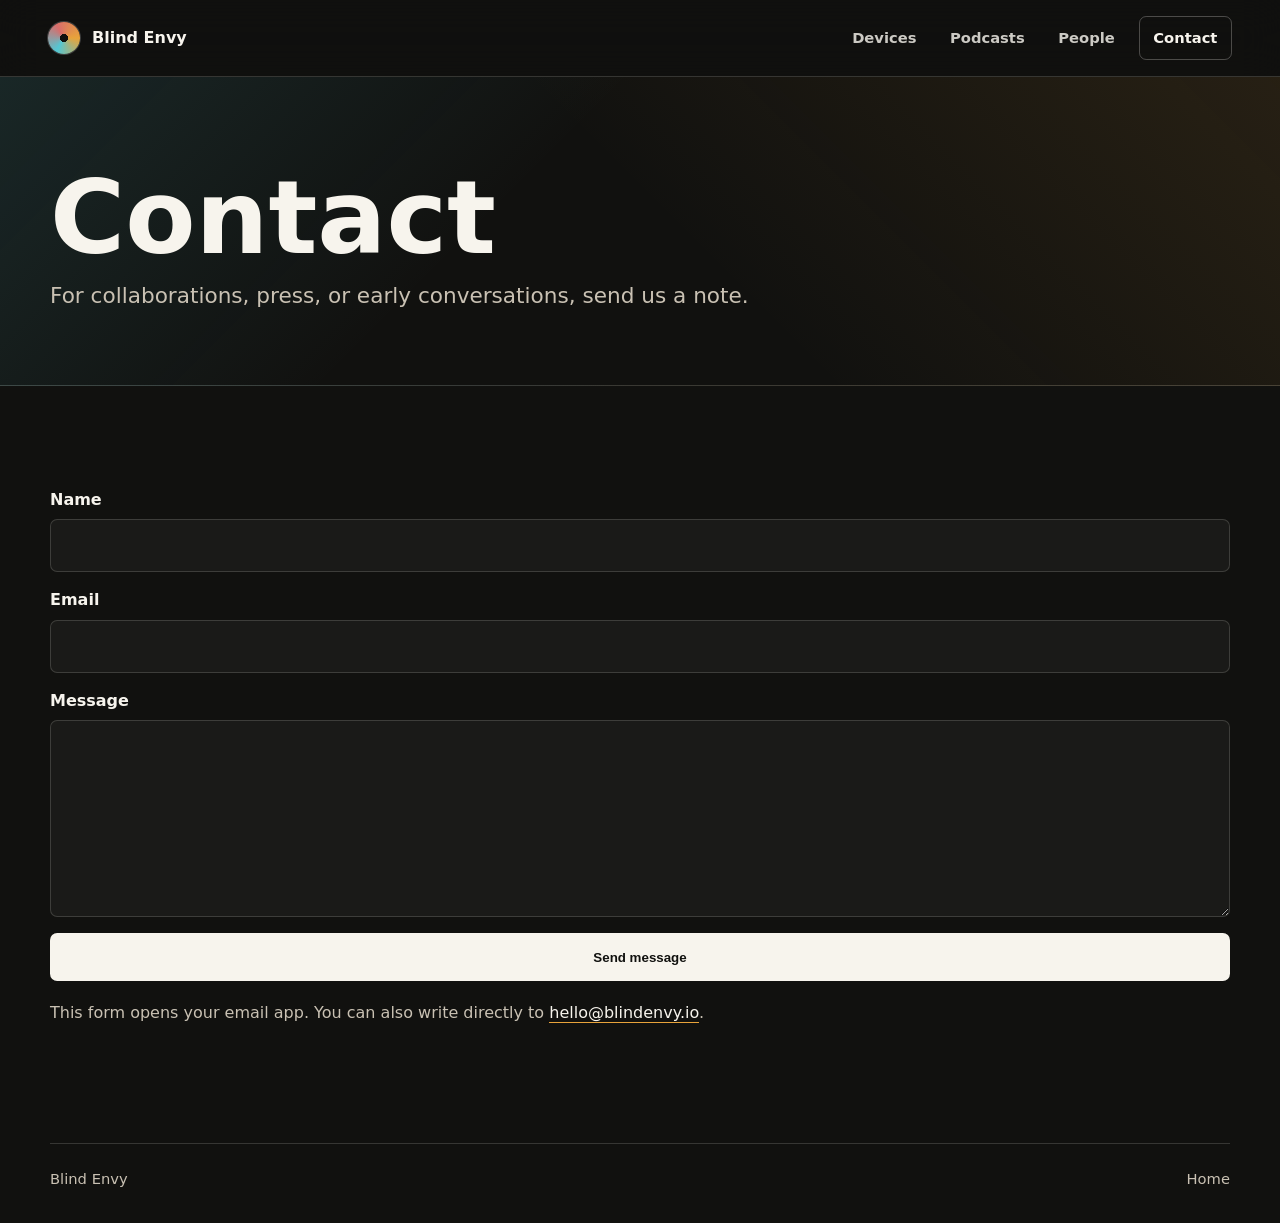
==== contact.html @ 6bcc2a57 "Launch Blind Envy website" ====
<!doctype html>
<html lang="en">
  <head>
    <meta charset="utf-8" />
    <meta name="viewport" content="width=device-width, initial-scale=1" />
    <title>Contact - Blind Envy</title>
    <meta name="description" content="Contact Blind Envy." />
    <link rel="stylesheet" href="styles.css" />
  </head>
  <body>
    <a class="skip-link" href="#main">Skip to content</a>
    <header class="site-header is-scrolled" data-header>
      <a class="brand" href="index.html" aria-label="Blind Envy home"><span class="brand-mark" aria-hidden="true"></span><span>Blind Envy</span></a>
      <button class="nav-toggle" type="button" aria-controls="site-nav" aria-expanded="false">
        <span class="nav-toggle-line"></span><span class="nav-toggle-line"></span><span class="nav-toggle-line"></span><span class="sr-only">Menu</span>
      </button>
      <nav class="site-nav" id="site-nav" aria-label="Primary">
        <a href="devices.html">Devices</a>
        <a href="podcast.html">Podcasts</a>
        <a href="people.html">People</a>
        <a class="nav-cta" href="contact.html" aria-current="page">Contact</a>
      </nav>
    </header>

    <main id="main" class="page-main">
      <section class="page-hero compact-page" aria-labelledby="page-title">
        <div class="section-inner narrow">
          <h1 id="page-title">Contact</h1>
          <p>For collaborations, press, or early conversations, send us a note.</p>
        </div>
      </section>

      <section class="simple-section">
        <div class="section-inner narrow">
          <form class="contact-form" action="mailto:hello@blindenvy.io" method="post" enctype="text/plain">
            <label>
              Name
              <input name="name" autocomplete="name" required />
            </label>
            <label>
              Email
              <input type="email" name="email" autocomplete="email" required />
            </label>
            <label>
              Message
              <textarea name="message" rows="7" required></textarea>
            </label>
            <button class="button button-primary" type="submit">Send message</button>
          </form>
          <p class="form-note">
            This form opens your email app. You can also write directly to
            <a href="mailto:hello@blindenvy.io">hello@blindenvy.io</a>.
          </p>
        </div>
      </section>
    </main>

    <footer class="site-footer"><p>Blind Envy</p><p><a href="index.html">Home</a></p></footer>
    <script src="script.js"></script>
  </body>
</html>
---- styles.css ----
:root {
  color-scheme: dark;
  --ink: #f7f4ed;
  --muted: #c9c1b3;
  --soft: #938879;
  --night: #11110f;
  --panel: #191714;
  --panel-2: #22201c;
  --line: rgba(247, 244, 237, 0.16);
  --amber: #e8a33a;
  --cyan: #53c7d4;
  --rose: #d86d6b;
  --green: #9fbf7a;
  --shadow: 0 24px 80px rgba(0, 0, 0, 0.42);
  --max: 1180px;
  font-family:
    Inter, ui-sans-serif, system-ui, -apple-system, BlinkMacSystemFont, "Segoe UI", sans-serif;
}

* {
  box-sizing: border-box;
}

html {
  scroll-behavior: smooth;
}

body {
  margin: 0;
  background: var(--night);
  color: var(--ink);
  line-height: 1.5;
}

body.nav-open {
  overflow: hidden;
}

img {
  display: block;
  max-width: 100%;
}

a {
  color: inherit;
  text-decoration: none;
}

p,
h1,
h2,
h3 {
  margin-top: 0;
}

p {
  color: var(--muted);
}

.skip-link {
  position: fixed;
  left: 1rem;
  top: 1rem;
  z-index: 20;
  transform: translateY(-150%);
  background: var(--ink);
  color: var(--night);
  padding: 0.75rem 1rem;
  border-radius: 0.35rem;
  font-weight: 800;
}

.skip-link:focus {
  transform: translateY(0);
}

.sr-only {
  position: absolute;
  width: 1px;
  height: 1px;
  padding: 0;
  margin: -1px;
  overflow: hidden;
  clip: rect(0, 0, 0, 0);
  white-space: nowrap;
  border: 0;
}

.site-header {
  position: fixed;
  inset: 0 0 auto 0;
  z-index: 10;
  display: flex;
  align-items: center;
  justify-content: space-between;
  gap: 1.5rem;
  padding: 1rem clamp(1rem, 4vw, 3rem);
  color: var(--ink);
  transition:
    background-color 180ms ease,
    border-color 180ms ease,
    backdrop-filter 180ms ease;
}

.site-header.is-scrolled,
.site-header.nav-active {
  background: rgba(17, 17, 15, 0.82);
  border-bottom: 1px solid var(--line);
  backdrop-filter: blur(20px);
}

.brand {
  display: inline-flex;
  align-items: center;
  gap: 0.75rem;
  font-weight: 900;
  letter-spacing: 0;
  min-height: 44px;
}

.brand-mark {
  width: 2rem;
  height: 2rem;
  border-radius: 50%;
  background:
    radial-gradient(circle at 50% 50%, var(--night) 0 18%, transparent 19%),
    conic-gradient(from 90deg, var(--amber), var(--cyan), var(--rose), var(--amber));
  box-shadow: 0 0 0 1px rgba(255, 255, 255, 0.2);
}

.site-nav {
  display: flex;
  align-items: center;
  gap: 0.4rem;
}

.site-nav a {
  min-height: 44px;
  display: inline-flex;
  align-items: center;
  padding: 0.6rem 0.85rem;
  color: rgba(247, 244, 237, 0.82);
  font-weight: 750;
  font-size: 0.92rem;
}

.site-nav a:hover,
.site-nav a:focus-visible,
.site-nav a[aria-current="page"] {
  color: var(--ink);
}

.site-nav .nav-cta {
  border: 1px solid rgba(247, 244, 237, 0.26);
  border-radius: 0.45rem;
  margin-left: 0.25rem;
}

.nav-toggle {
  display: none;
  width: 44px;
  height: 44px;
  border: 1px solid rgba(247, 244, 237, 0.22);
  border-radius: 0.45rem;
  background: rgba(17, 17, 15, 0.5);
  color: var(--ink);
  place-items: center;
}

.nav-toggle-line {
  display: block;
  width: 18px;
  height: 2px;
  background: currentColor;
  margin: 3px auto;
}

.hero {
  position: relative;
  min-height: 92svh;
  display: grid;
  align-items: end;
  overflow: hidden;
  padding: 8rem clamp(1rem, 4vw, 3rem) 4.5rem;
}

.hero-simple {
  min-height: 86svh;
}

.page-main {
  padding-top: 76px;
}

.page-hero {
  padding: clamp(5rem, 10vw, 8rem) 0 clamp(3.5rem, 7vw, 6rem);
  background:
    linear-gradient(135deg, rgba(83, 199, 212, 0.12), transparent 40%),
    linear-gradient(225deg, rgba(232, 163, 58, 0.1), transparent 48%),
    var(--night);
  border-bottom: 1px solid var(--line);
}

.compact-page {
  padding: clamp(4.25rem, 8vw, 6rem) 0 clamp(3rem, 6vw, 4.5rem);
}

.compact-page .narrow {
  display: grid;
  gap: 1rem;
}

.narrow {
  width: min(760px, calc(100% - 2rem));
}

.page-hero-grid {
  display: grid;
  grid-template-columns: minmax(0, 1fr) minmax(280px, 0.55fr);
  gap: clamp(2rem, 6vw, 5rem);
  align-items: end;
}

.page-hero h1 {
  font-size: clamp(3rem, 8vw, 7rem);
  line-height: 0.9;
  margin-bottom: 0;
}

.page-hero p:not(.eyebrow) {
  font-size: clamp(1.1rem, 2vw, 1.35rem);
  margin-bottom: 0;
}

.hero-image,
.hero-shade {
  position: absolute;
  inset: 0;
  width: 100%;
  height: 100%;
}

.hero-image {
  object-fit: cover;
  object-position: 56% center;
}

.hero-shade {
  background:
    linear-gradient(90deg, rgba(17, 17, 15, 0.94) 0%, rgba(17, 17, 15, 0.64) 34%, rgba(17, 17, 15, 0.06) 70%),
    linear-gradient(0deg, rgba(17, 17, 15, 0.9) 0%, rgba(17, 17, 15, 0.18) 42%, rgba(17, 17, 15, 0.62) 100%);
}

.hero-content {
  position: relative;
  z-index: 1;
  width: min(700px, 100%);
}

.eyebrow,
.label {
  color: var(--amber);
  font-size: 0.78rem;
  text-transform: uppercase;
  letter-spacing: 0.12em;
  font-weight: 900;
  margin-bottom: 0.8rem;
}

h1 {
  font-size: clamp(4rem, 11vw, 9.5rem);
  line-height: 0.84;
  letter-spacing: 0;
  margin-bottom: 1.35rem;
}

h2 {
  font-size: clamp(2rem, 5vw, 4.5rem);
  line-height: 0.98;
  letter-spacing: 0;
  max-width: 900px;
}

h3 {
  font-size: clamp(1.2rem, 2vw, 1.65rem);
  line-height: 1.12;
  letter-spacing: 0;
}

.hero-lede {
  max-width: 650px;
  color: rgba(247, 244, 237, 0.88);
  font-size: clamp(1.1rem, 2vw, 1.45rem);
  margin-bottom: 0.8rem;
}

.hero-note {
  max-width: 620px;
  color: rgba(247, 244, 237, 0.78);
  font-size: clamp(1rem, 1.6vw, 1.18rem);
  margin-bottom: 2rem;
}

.hero-actions,
.closing-inner {
  display: flex;
  align-items: center;
  gap: 0.85rem;
  flex-wrap: wrap;
}

.button {
  min-height: 48px;
  display: inline-flex;
  align-items: center;
  justify-content: center;
  padding: 0.85rem 1.1rem;
  border-radius: 0.45rem;
  font-weight: 900;
  border: 1px solid transparent;
}

.button-primary {
  background: var(--ink);
  color: var(--night);
}

.button-secondary {
  background: rgba(247, 244, 237, 0.08);
  color: var(--ink);
  border-color: rgba(247, 244, 237, 0.26);
}

.hero-signal {
  position: relative;
  z-index: 1;
  display: flex;
  gap: 0.65rem;
  flex-wrap: wrap;
  width: min(var(--max), 100%);
  margin: 3.5rem auto 0 0;
}

.hero-signal span {
  border: 1px solid rgba(247, 244, 237, 0.24);
  background: rgba(17, 17, 15, 0.36);
  backdrop-filter: blur(12px);
  border-radius: 0.45rem;
  padding: 0.55rem 0.75rem;
  color: rgba(247, 244, 237, 0.9);
  font-weight: 800;
  font-size: 0.9rem;
}

section {
  scroll-margin-top: 78px;
}

.section-inner {
  width: min(var(--max), calc(100% - 2rem));
  margin: 0 auto;
}

.band {
  background:
    linear-gradient(180deg, rgba(255, 255, 255, 0.035), rgba(255, 255, 255, 0)),
    var(--panel);
  border-block: 1px solid var(--line);
}

.intro,
.principles,
.devices,
.podcast,
.progress,
.team,
.home-links,
.closing,
.simple-section,
.quiet-links {
  padding: clamp(4rem, 8vw, 7rem) 0;
}

.intro-grid,
.split,
.closing-inner,
.simple-grid {
  display: grid;
  grid-template-columns: minmax(0, 0.95fr) minmax(300px, 0.75fr);
  gap: clamp(2rem, 6vw, 5rem);
  align-items: start;
}

.simple-grid h2 {
  margin-bottom: 0;
}

.simple-grid p {
  font-size: clamp(1.08rem, 2vw, 1.3rem);
  margin-bottom: 0;
}

.quiet-link-grid {
  display: grid;
  grid-template-columns: repeat(4, minmax(0, 1fr));
  gap: 1px;
  border: 1px solid var(--line);
  background: var(--line);
  border-radius: 0.5rem;
  overflow: hidden;
}

.quiet-link-grid a {
  min-height: 96px;
  display: grid;
  place-items: center;
  background: var(--panel);
  font-weight: 900;
  font-size: clamp(1rem, 2vw, 1.35rem);
}

.quiet-link-grid a:hover,
.quiet-link-grid a:focus-visible {
  background: var(--panel-2);
}

.intro-grid p,
.flow-copy p {
  font-size: clamp(1.1rem, 2vw, 1.35rem);
}

.section-heading {
  display: grid;
  gap: 0.1rem;
  margin-bottom: clamp(2rem, 5vw, 3.5rem);
}

.section-heading.wide h2 {
  max-width: 980px;
}

.principle-list,
.team-grid,
.link-grid {
  display: grid;
  grid-template-columns: repeat(3, minmax(0, 1fr));
  gap: 1rem;
}

.principle,
.team-grid article,
.timeline li,
.device-panel,
.feature-link {
  border: 1px solid var(--line);
  background: rgba(255, 255, 255, 0.035);
  border-radius: 0.5rem;
}

.link-grid {
  grid-template-columns: repeat(4, minmax(0, 1fr));
}

.feature-link {
  min-height: 260px;
  padding: 1.2rem;
  display: grid;
  align-content: space-between;
  transition:
    transform 160ms ease,
    border-color 160ms ease,
    background-color 160ms ease;
}

.feature-link:hover,
.feature-link:focus-visible {
  transform: translateY(-3px);
  border-color: rgba(247, 244, 237, 0.36);
  background: rgba(255, 255, 255, 0.055);
}

.feature-link span {
  color: var(--cyan);
  font-size: 0.78rem;
  text-transform: uppercase;
  letter-spacing: 0.12em;
  font-weight: 900;
}

.feature-link h3 {
  margin: 2rem 0 0.75rem;
}

.feature-link p {
  margin-bottom: 0;
}

.text-link {
  color: var(--ink);
  font-weight: 900;
  border-bottom: 2px solid var(--amber);
}

.principle {
  min-height: 260px;
  padding: 1.25rem;
  display: grid;
  align-content: space-between;
}

.principle-index {
  color: var(--cyan);
  font-weight: 950;
  font-size: 0.88rem;
}

.principle p,
.team-grid p,
.timeline p,
.device-copy p,
.feature-link p {
  margin-bottom: 0;
}

.device-layout {
  display: grid;
  grid-template-columns: repeat(2, minmax(0, 1fr));
  gap: 1rem;
}

.device-panel {
  overflow: hidden;
  box-shadow: var(--shadow);
}

.device-visual {
  min-height: 260px;
  background:
    linear-gradient(135deg, rgba(83, 199, 212, 0.1), rgba(232, 163, 58, 0.08)),
    #10100e;
  border-bottom: 1px solid var(--line);
  position: relative;
}

.device-visual::before {
  content: "";
  position: absolute;
  inset: 16%;
  border: 1px solid rgba(247, 244, 237, 0.2);
  border-radius: 0.5rem;
  background:
    repeating-linear-gradient(90deg, transparent 0 34px, rgba(247, 244, 237, 0.12) 35px 37px),
    rgba(247, 244, 237, 0.03);
}

.device-visual span {
  position: absolute;
  z-index: 1;
  background: var(--ink);
  box-shadow: 0 0 0 8px #1f1d1a, 0 0 0 9px rgba(247, 244, 237, 0.18);
}

.recorder span {
  width: 42px;
  height: 42px;
  border-radius: 50%;
  top: 36%;
}

.recorder span:nth-child(1) {
  left: 25%;
}

.recorder span:nth-child(2) {
  left: 45%;
}

.recorder span:nth-child(3) {
  left: 65%;
}

.editor span {
  width: 34px;
  height: 82px;
  border-radius: 999px;
  bottom: 26%;
}

.editor span:nth-child(1) {
  left: 24%;
}

.editor span:nth-child(2) {
  left: 40%;
}

.editor span:nth-child(3) {
  left: 56%;
}

.editor span:nth-child(4) {
  left: 72%;
  background: var(--amber);
}

.device-copy,
.team-grid article {
  padding: 1.35rem;
}

.people-list {
  display: grid;
  gap: 1.25rem;
}

.people-list article {
  border-bottom: 1px solid var(--line);
  padding-bottom: 1.25rem;
}

.people-list article:last-child {
  border-bottom: 0;
}

.people-list h2 {
  font-size: clamp(1.5rem, 3vw, 2.5rem);
  margin-bottom: 0.75rem;
}

.bio-grid {
  display: grid;
  grid-template-columns: repeat(2, minmax(0, 1fr));
  gap: 1rem;
}

.advisor-grid {
  grid-template-columns: repeat(2, minmax(0, 1fr));
}

.person-card {
  border: 1px solid var(--line);
  border-radius: 0.5rem;
  background: rgba(255, 255, 255, 0.035);
  padding: 1.2rem;
}

.person-card h3 {
  margin-bottom: 0.75rem;
}

.person-card p:last-child {
  margin-bottom: 0;
}

.person-role {
  color: var(--amber);
  font-size: 0.75rem;
  font-weight: 900;
  letter-spacing: 0.12em;
  margin-bottom: 0.7rem;
  text-transform: uppercase;
}

.process-list {
  display: grid;
  grid-template-columns: repeat(3, minmax(0, 1fr));
  gap: 1rem;
  padding: 0;
  margin: 2rem 0 0;
  list-style: none;
}

.process-list li {
  border: 1px solid var(--line);
  border-radius: 0.5rem;
  background: rgba(255, 255, 255, 0.035);
  padding: 1.2rem;
}

.process-list span {
  color: var(--cyan);
  font-weight: 950;
}

.process-list h3 {
  margin: 1.5rem 0 0.75rem;
}

.process-list p {
  margin-bottom: 0;
}

.contact-form {
  display: grid;
  gap: 1rem;
}

.contact-form label {
  display: grid;
  gap: 0.45rem;
  color: var(--ink);
  font-weight: 850;
}

.contact-form input,
.contact-form textarea {
  width: 100%;
  border: 1px solid var(--line);
  border-radius: 0.45rem;
  background: rgba(255, 255, 255, 0.04);
  color: var(--ink);
  font: inherit;
  padding: 0.85rem 0.95rem;
}

.contact-form input:focus,
.contact-form textarea:focus {
  outline: 2px solid var(--amber);
  outline-offset: 2px;
}

.form-note {
  margin-top: 1.25rem;
}

.form-note a {
  color: var(--ink);
  border-bottom: 1px solid var(--amber);
}

.topic-list {
  display: flex;
  flex-wrap: wrap;
  gap: 0.65rem;
  padding: 0;
  margin: 1.25rem 0 0;
  list-style: none;
}

.topic-list li {
  color: var(--night);
  background: var(--green);
  border-radius: 0.45rem;
  padding: 0.5rem 0.7rem;
  font-weight: 850;
}

.timeline {
  list-style: none;
  padding: 0;
  margin: 0;
  display: grid;
  grid-template-columns: repeat(4, minmax(0, 1fr));
  gap: 1rem;
}

.timeline li {
  padding: 1.2rem;
  min-height: 260px;
}

.timeline time {
  display: inline-flex;
  color: var(--cyan);
  font-weight: 950;
  margin-bottom: 1rem;
}

.closing-inner {
  align-items: center;
}

.site-footer {
  width: min(var(--max), calc(100% - 2rem));
  margin: 0 auto;
  padding: 1.5rem 0 2rem;
  display: flex;
  align-items: center;
  justify-content: space-between;
  gap: 1rem;
  border-top: 1px solid var(--line);
}

.site-footer p {
  margin: 0;
  font-size: 0.92rem;
}

@media (max-width: 920px) {
  .nav-toggle {
    display: block;
  }

  .site-nav {
    position: fixed;
    inset: 68px 1rem auto 1rem;
    display: none;
    flex-direction: column;
    align-items: stretch;
    padding: 0.75rem;
    border: 1px solid var(--line);
    border-radius: 0.5rem;
    background: rgba(17, 17, 15, 0.96);
    box-shadow: var(--shadow);
  }

  .site-header.nav-active .site-nav {
    display: flex;
  }

  .site-nav a {
    justify-content: center;
  }

  .site-nav .nav-cta {
    margin-left: 0;
  }

  .hero {
    min-height: 88svh;
  }

  .hero-image {
    object-position: 66% center;
  }

  .hero-shade {
    background:
      linear-gradient(90deg, rgba(17, 17, 15, 0.9), rgba(17, 17, 15, 0.38)),
      linear-gradient(0deg, rgba(17, 17, 15, 0.95) 0%, rgba(17, 17, 15, 0.2) 48%, rgba(17, 17, 15, 0.62) 100%);
  }

  .intro-grid,
  .split,
  .closing-inner,
  .page-hero-grid,
  .simple-grid,
  .quiet-link-grid,
  .device-layout,
  .process-list,
  .bio-grid,
  .advisor-grid,
  .principle-list,
  .team-grid,
  .link-grid,
  .timeline {
    grid-template-columns: 1fr;
  }

  .principle,
  .timeline li,
  .feature-link {
    min-height: auto;
  }
}

@media (max-width: 560px) {
  .site-header {
    padding-inline: 1rem;
  }

  .brand {
    font-size: 0.96rem;
  }

  .hero {
    padding-top: 6.5rem;
    padding-bottom: 2.5rem;
  }

  .hero-image {
    object-position: 70% center;
  }

  h1 {
    font-size: clamp(3.45rem, 18vw, 5.2rem);
  }

  h2 {
    font-size: clamp(2rem, 11vw, 3.2rem);
  }

  .hero-actions,
  .closing-inner {
    align-items: stretch;
  }

  .button {
    width: 100%;
  }

  .hero-signal span {
    width: 100%;
  }

  .device-visual {
    min-height: 210px;
  }

  .site-footer {
    align-items: flex-start;
    flex-direction: column;
  }
}

@media (prefers-reduced-motion: reduce) {
  *,
  *::before,
  *::after {
    scroll-behavior: auto !important;
    transition-duration: 0.01ms !important;
    animation-duration: 0.01ms !important;
    animation-iteration-count: 1 !important;
  }
}
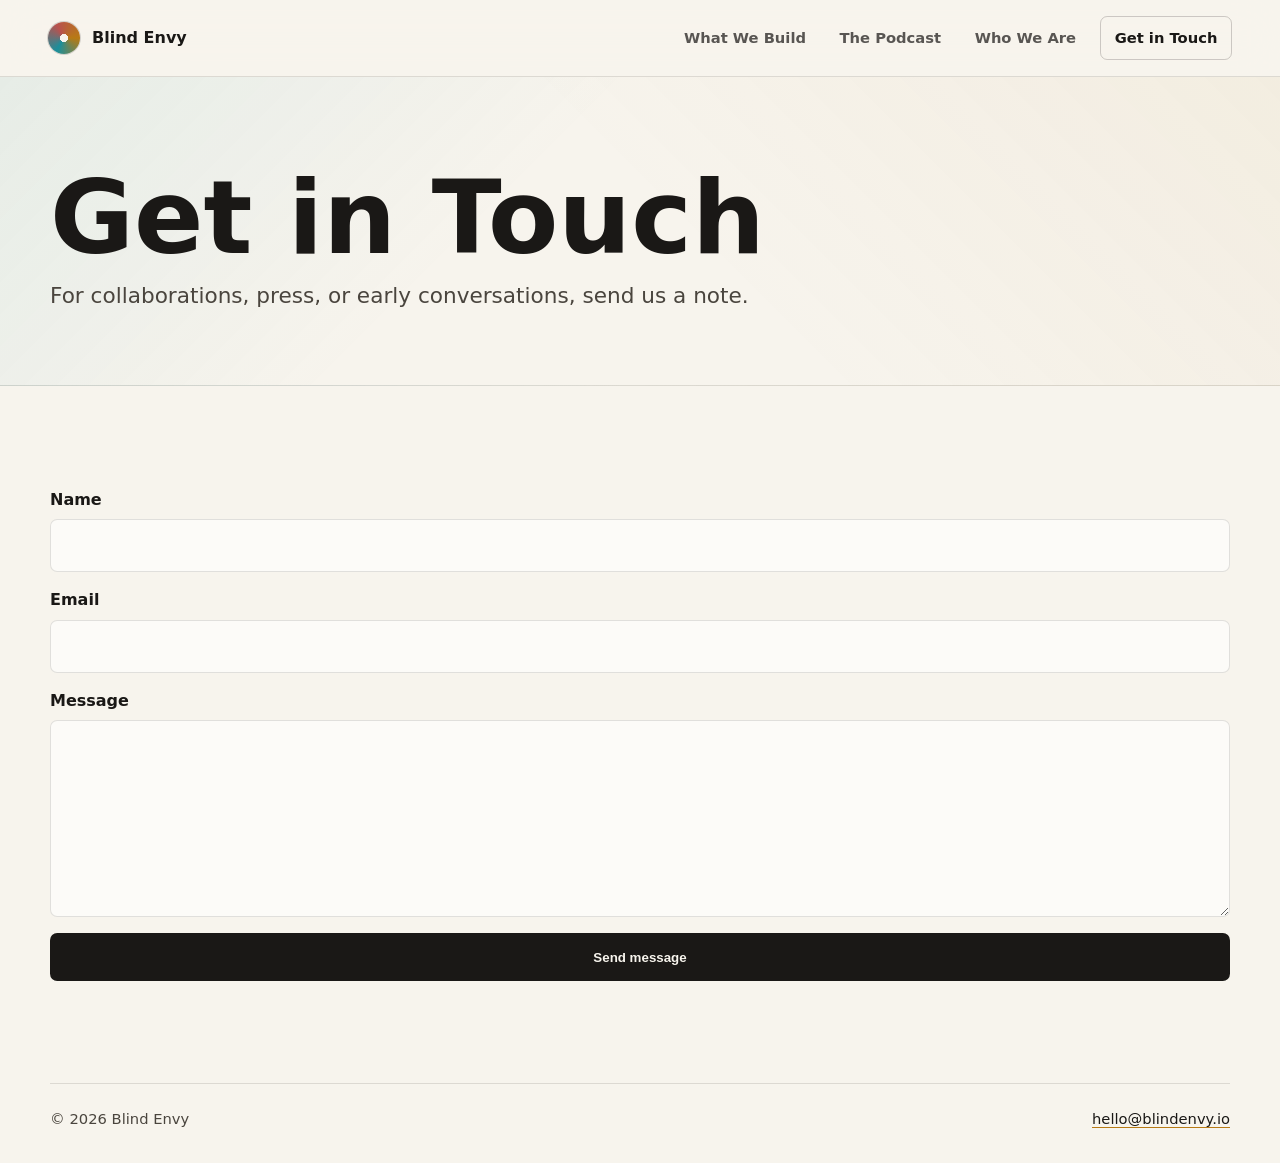
==== commit bae254c6: "Refresh site copy, navigation, and design Renames nav to What We Build / The Podcast / Who We Are / " ====
--- a/contact.html
+++ b/contact.html
@@ -3,36 +3,40 @@
   <head>
     <meta charset="utf-8" />
     <meta name="viewport" content="width=device-width, initial-scale=1" />
-    <title>Contact - Blind Envy</title>
+    <title>Get in Touch - Blind Envy</title>
     <meta name="description" content="Contact Blind Envy." />
+    <link rel="icon" href="data:image/svg+xml,<svg xmlns='http://www.w3.org/2000/svg' viewBox='0 0 100 100'><circle cx='50' cy='50' r='45' fill='%2311110f'/><circle cx='50' cy='50' r='30' fill='none' stroke='%23e8a33a' stroke-width='6'/></svg>" />
     <link rel="stylesheet" href="styles.css" />
   </head>
   <body>
     <a class="skip-link" href="#main">Skip to content</a>
-    <header class="site-header is-scrolled" data-header>
+    <header class="site-header" data-header>
       <a class="brand" href="index.html" aria-label="Blind Envy home"><span class="brand-mark" aria-hidden="true"></span><span>Blind Envy</span></a>
       <button class="nav-toggle" type="button" aria-controls="site-nav" aria-expanded="false">
         <span class="nav-toggle-line"></span><span class="nav-toggle-line"></span><span class="nav-toggle-line"></span><span class="sr-only">Menu</span>
       </button>
       <nav class="site-nav" id="site-nav" aria-label="Primary">
-        <a href="devices.html">Devices</a>
-        <a href="podcast.html">Podcasts</a>
-        <a href="people.html">People</a>
-        <a class="nav-cta" href="contact.html" aria-current="page">Contact</a>
+        <a href="devices.html">What We Build</a>
+        <a href="podcast.html">The Podcast</a>
+        <a href="people.html">Who We Are</a>
+        <a class="nav-cta" href="contact.html" aria-current="page">Get in Touch</a>
       </nav>
     </header>
 
     <main id="main" class="page-main">
       <section class="page-hero compact-page" aria-labelledby="page-title">
         <div class="section-inner narrow">
-          <h1 id="page-title">Contact</h1>
+          <h1 id="page-title">Get in Touch</h1>
           <p>For collaborations, press, or early conversations, send us a note.</p>
         </div>
       </section>
 
       <section class="simple-section">
         <div class="section-inner narrow">
-          <form class="contact-form" action="mailto:hello@blindenvy.io" method="post" enctype="text/plain">
+          <form class="contact-form" action="https://formsubmit.co/hello@blindenvy.io" method="POST">
+            <input type="hidden" name="_subject" value="New message from blindenvy.io" />
+            <input type="hidden" name="_captcha" value="false" />
+            <input type="hidden" name="_next" value="https://blindenvy.io/contact.html" />
             <label>
               Name
               <input name="name" autocomplete="name" required />
@@ -47,15 +51,11 @@
             </label>
             <button class="button button-primary" type="submit">Send message</button>
           </form>
-          <p class="form-note">
-            This form opens your email app. You can also write directly to
-            <a href="mailto:hello@blindenvy.io">hello@blindenvy.io</a>.
-          </p>
         </div>
       </section>
     </main>
 
-    <footer class="site-footer"><p>Blind Envy</p><p><a href="index.html">Home</a></p></footer>
+    <footer class="site-footer"><p>&copy; 2026 Blind Envy</p><p><a href="mailto:hello@blindenvy.io">hello@blindenvy.io</a></p></footer>
     <script src="script.js"></script>
   </body>
 </html>
--- a/styles.css
+++ b/styles.css
@@ -400,6 +400,35 @@
   margin-bottom: 0;
 }
 
+.video-section {
+  display: grid;
+  grid-template-columns: minmax(0, 0.6fr) minmax(340px, 1fr);
+  gap: clamp(1.5rem, 5vw, 4rem);
+  align-items: center;
+}
+
+.video-section h2 {
+  margin-bottom: 1rem;
+}
+
+.video-frame {
+  position: relative;
+  overflow: hidden;
+  border: 1px solid var(--line);
+  border-radius: 0.5rem;
+  background: #000;
+  aspect-ratio: 16 / 9;
+  box-shadow: var(--shadow);
+}
+
+.video-frame iframe {
+  position: absolute;
+  inset: 0;
+  width: 100%;
+  height: 100%;
+  border: 0;
+}
+
 .quiet-link-grid {
   display: grid;
   grid-template-columns: repeat(4, minmax(0, 1fr));
@@ -723,7 +752,8 @@
   margin-top: 1.25rem;
 }
 
-.form-note a {
+.form-note a,
+.site-footer a {
   color: var(--ink);
   border-bottom: 1px solid var(--amber);
 }
@@ -835,6 +865,7 @@
   .closing-inner,
   .page-hero-grid,
   .simple-grid,
+  .video-section,
   .quiet-link-grid,
   .device-layout,
   .process-list,
@@ -903,6 +934,135 @@
   }
 }
 
+@media (prefers-color-scheme: light) {
+  :root {
+    color-scheme: light;
+    --ink: #1a1816;
+    --muted: #4a453e;
+    --soft: #7a7268;
+    --night: #f7f4ed;
+    --panel: #edeae3;
+    --panel-2: #e4e0d8;
+    --line: rgba(26, 24, 22, 0.12);
+    --amber: #b87a14;
+    --cyan: #1a8f9c;
+    --rose: #b8524f;
+    --green: #5a7f35;
+    --shadow: 0 24px 80px rgba(0, 0, 0, 0.06);
+  }
+
+  .site-header.is-scrolled,
+  .site-header.nav-active {
+    background: rgba(247, 244, 237, 0.88);
+    border-bottom: 1px solid var(--line);
+    backdrop-filter: blur(20px);
+  }
+
+  .site-nav a {
+    color: rgba(26, 24, 22, 0.72);
+  }
+
+  .site-nav a:hover,
+  .site-nav a:focus-visible,
+  .site-nav a[aria-current="page"] {
+    color: var(--ink);
+  }
+
+  .site-nav .nav-cta {
+    border-color: rgba(26, 24, 22, 0.2);
+  }
+
+  .nav-toggle {
+    border-color: rgba(26, 24, 22, 0.16);
+    background: rgba(247, 244, 237, 0.5);
+    color: var(--ink);
+  }
+
+  .hero-shade {
+    background:
+      linear-gradient(90deg, rgba(247, 244, 237, 0.94) 0%, rgba(247, 244, 237, 0.64) 34%, rgba(247, 244, 237, 0.06) 70%),
+      linear-gradient(0deg, rgba(247, 244, 237, 0.9) 0%, rgba(247, 244, 237, 0.18) 42%, rgba(247, 244, 237, 0.62) 100%);
+  }
+
+  .hero-lede {
+    color: rgba(26, 24, 22, 0.88);
+  }
+
+  .hero-note {
+    color: rgba(26, 24, 22, 0.72);
+  }
+
+  .hero-signal span {
+    border-color: rgba(26, 24, 22, 0.16);
+    background: rgba(247, 244, 237, 0.6);
+    color: var(--ink);
+  }
+
+  .button-primary {
+    background: var(--ink);
+    color: var(--night);
+  }
+
+  .button-secondary {
+    background: rgba(26, 24, 22, 0.06);
+    color: var(--ink);
+    border-color: rgba(26, 24, 22, 0.2);
+  }
+
+  .skip-link {
+    background: var(--ink);
+    color: var(--night);
+  }
+
+  .band {
+    background:
+      linear-gradient(180deg, rgba(0, 0, 0, 0.02), rgba(0, 0, 0, 0)),
+      var(--panel);
+  }
+
+  .principle,
+  .team-grid article,
+  .timeline li,
+  .device-panel,
+  .feature-link,
+  .process-list li,
+  .person-card {
+    border-color: var(--line);
+    background: rgba(255, 255, 255, 0.6);
+  }
+
+  .contact-form input,
+  .contact-form textarea {
+    border-color: var(--line);
+    background: rgba(255, 255, 255, 0.6);
+    color: var(--ink);
+  }
+
+  .page-hero {
+    background:
+      linear-gradient(135deg, rgba(26, 143, 156, 0.08), transparent 40%),
+      linear-gradient(225deg, rgba(184, 122, 20, 0.06), transparent 48%),
+      var(--night);
+  }
+
+  .brand-mark {
+    box-shadow: 0 0 0 1px rgba(0, 0, 0, 0.15);
+  }
+
+  @media (max-width: 920px) {
+    .site-nav {
+      background: rgba(247, 244, 237, 0.97);
+      border-color: var(--line);
+    }
+
+    .hero-shade {
+      background:
+        linear-gradient(90deg, rgba(247, 244, 237, 0.9), rgba(247, 244, 237, 0.38)),
+        linear-gradient(0deg, rgba(247, 244, 237, 0.95) 0%, rgba(247, 244, 237, 0.2) 48%, rgba(247, 244, 237, 0.62) 100%);
+    }
+  }
+}
+
 @media (prefers-reduced-motion: reduce) {
   *,
   *::before,
